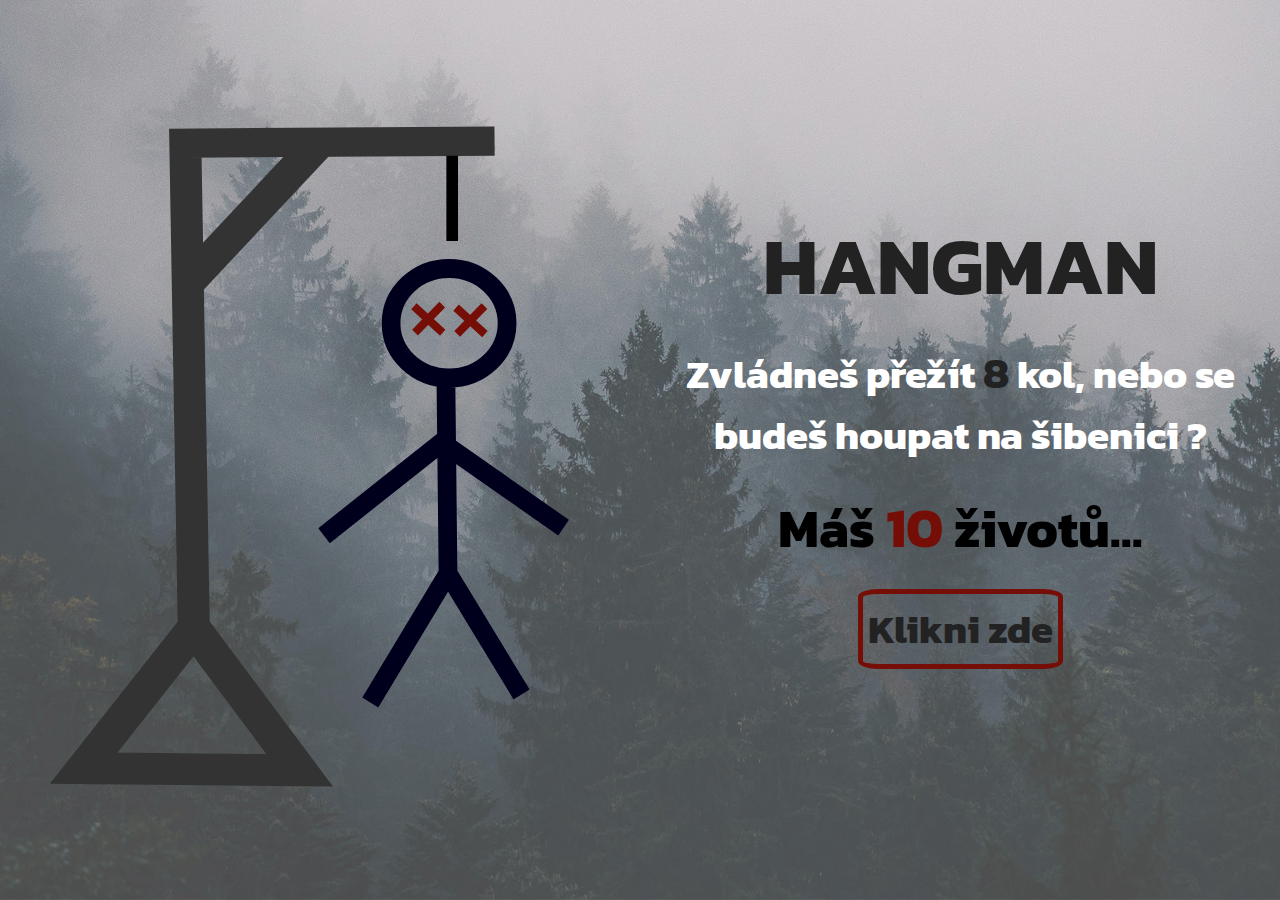
==== Final App/Openscreen/Openscreen.html @ c4eed202 "Final_first_update" ====
<!DOCTYPE html>
<html lang="cs">
<head>
    <title>Hang-man</title>
    <meta charset="utf-8" />
    <meta name="viewport" content="width=device-width, initial-scale=1, user-scalable=no" />
    <link rel="stylesheet" href="Openscreen.css" />
     <link rel="stylesheet" href="Queries.css" />
    <link href="https://fonts.googleapis.com/css2?family=Kanit&display=swap" rel="stylesheet">
</head>
<body>
   <section id="open-screen">
            <div class="img">
                <img src="Img/HM-complete.svg" alt="Complete HangMan">
            </div>
            <div class="text">
                <h1>HANGMAN</h1>
                <p>Zvládneš přežít <a>8</a> kol, nebo se budeš houpat na šibenici ?</p>
                <h2>Máš <a>10</a> životů...</h2>  
                <span>Klikni zde</span>  
            </div>
   </section>
   
</body>
</html>
---- Final App/Openscreen/Openscreen.css ----
html{
    font-family: 'Kanit', sans-serif;
}
body{
    margin: 0;
    padding: 0;
}
#open-screen{
    position: absolute;
    width: 100%;
    height: 100%;
    overflow: hidden;
    background-size: cover;
    background-repeat: no-repeat;
    background-position: center;
    background-image: url(Img/Background-forest.jpg);
    display: grid;
    grid-template-columns: auto;
}
#open-screen .text{
    text-align: center;
    font-size: 14pt;
    font-weight: bolder;
    padding-bottom: 50px;
}
#open-screen .text h1{
    margin: 10px;
    font-size: 35pt;
    color: #222222;
}
#open-screen .text p{
    margin: 5px;
    color: white;
    margin-left: 20px;
    margin-right: 20px;
}
#open-screen .text a{
    color: #222222;
    font-size: 18pt;
}
#open-screen .text h2{
    margin: 10px;
    padding-bottom: 10px;
    font-size: 25pt;
}
#open-screen .text h2 a{
    font-size: 25pt;
    color: #760e08;
}
#open-screen .img{
    text-align: center;
    margin-top: 20px;
}
#open-screen .img img{
    width: 230px;
    height: auto;
}
#open-screen .text span{
    color: #222222;
    border: #760e08 5px solid;
    border-radius: 10%;
    padding: 5px;
    font-size: 16pt;
    cursor: pointer;
    transition: 1s;
}
#open-screen .text span:hover{
    font-size: 18pt;
    border: white 5px solid;
    color: #760e08; 
}
---- Final App/Openscreen/Queries.css ----
@media (min-width: 800px){
    #open-screen{
        grid-template-columns: 1fr 1fr;
        justify-content: center;
        align-items: center;
    }
    
    #open-screen .img img{
        width: 400px;
        height: auto;
    }
    #open-screen .text{
        font-size: 20pt;
        padding-bottom: 50px;
    }
    #open-screen .text h1{
        margin: 15px;
        font-size: 50pt;
        color: #222222;
    }
    #open-screen .text p{
        margin: 10px;
    }
    #open-screen .text a{
        color: #222222;
        font-size: 22pt;
    }
    #open-screen .text h2{
        margin: 20px;
        padding-bottom: 10px;
        font-size: 35pt;
    }
    #open-screen .text h2 a{
        font-size: 40pt;
        color: #760e08;
        padding-bottom: 50px;
    }
    #open-screen .text span{
        padding: 5px;
        font-size: 22pt;
        transition: 1s;
    }
    #open-screen .text span:hover{
        font-size: 24pt;
    }
}
@media (min-width: 1200px){
     #open-screen{
        grid-template-columns: 1fr 1fr;
        justify-content: center;
        align-items: center;
    }
    #open-screen .img img{
        width: 600px;
        height: auto;
    }
    #open-screen .text{
        font-size: 30pt;
        padding-bottom: 50px;
    }
    #open-screen .text h1{
        margin: 15px;
        font-size: 60pt;
        color: #222222;
    }
    #open-screen .text p{
        margin: 10px;
    }
    #open-screen .text a{
        color: #222222;
        font-size: 32pt;
    }
    #open-screen .text h2{
        margin: 20px;
        padding-bottom: 10px;
        font-size: 40pt;
    }
    #open-screen .text h2 a{
        font-size: 42pt;
        color: #760e08;
        padding-bottom: 50px;
    }
    #open-screen .text span{
        padding: 5px;
        font-size: 30pt;
        transition: 1s;
    }
    #open-screen .text span:hover{
        font-size: 32pt;
    }
}
@media (min-width: 1400px){
    #open-screen .text{
        padding-right: 100px;
    }
    #open-screen .text p{
        margin-left: 50px;
        margin-right: 50px;
    }
}
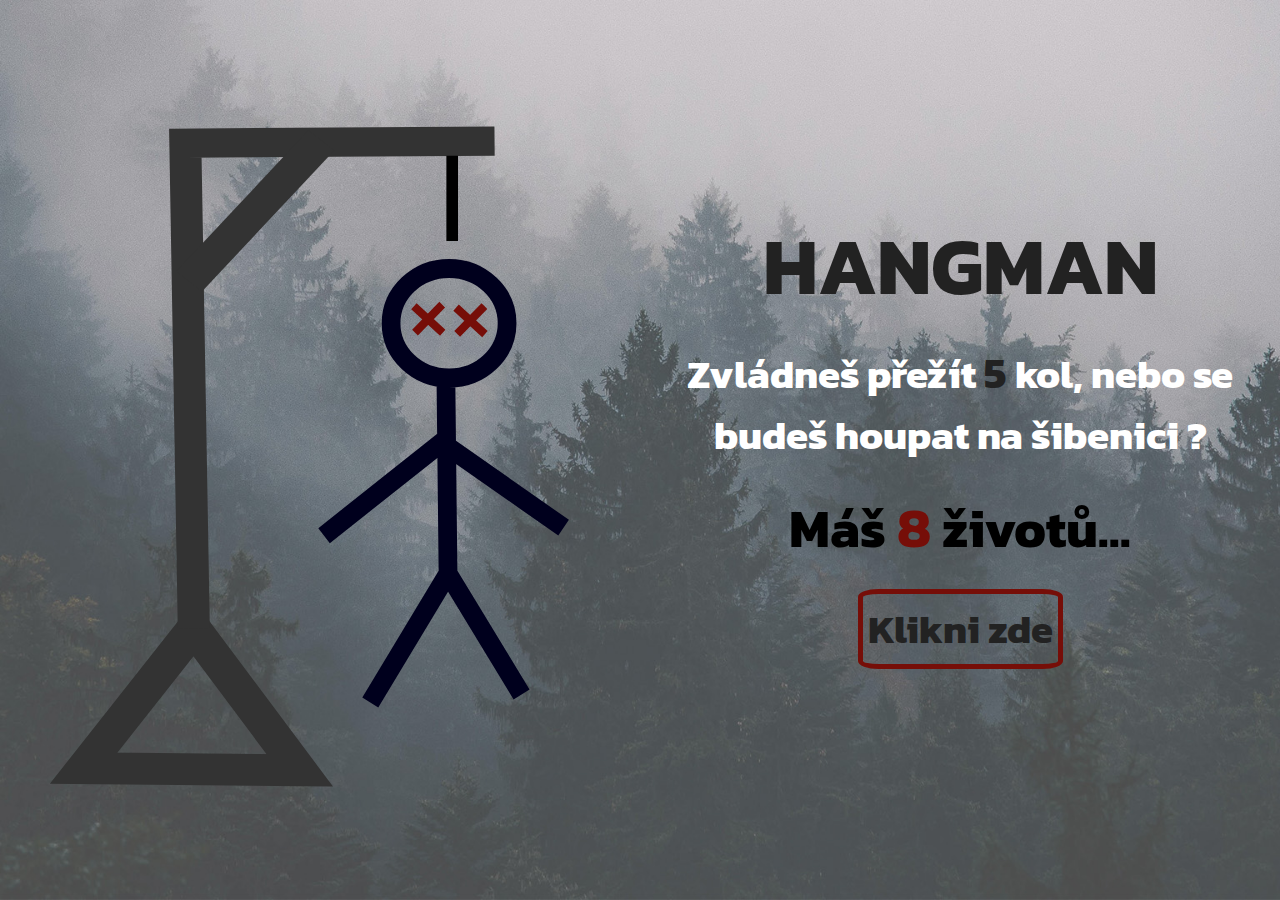
==== commit 2afae26b: "Final-second-update" ====
--- a/Final App/Openscreen/Openscreen.html
+++ b/Final App/Openscreen/Openscreen.html
@@ -15,8 +15,8 @@
             </div>
             <div class="text">
                 <h1>HANGMAN</h1>
-                <p>Zvládneš přežít <a>8</a> kol, nebo se budeš houpat na šibenici ?</p>
-                <h2>Máš <a>10</a> životů...</h2>  
+                <p>Zvládneš přežít <a>5</a> kol, nebo se budeš houpat na šibenici ?</p>
+                <h2>Máš <a>8</a> životů...</h2>  
                 <span>Klikni zde</span>  
             </div>
    </section>
